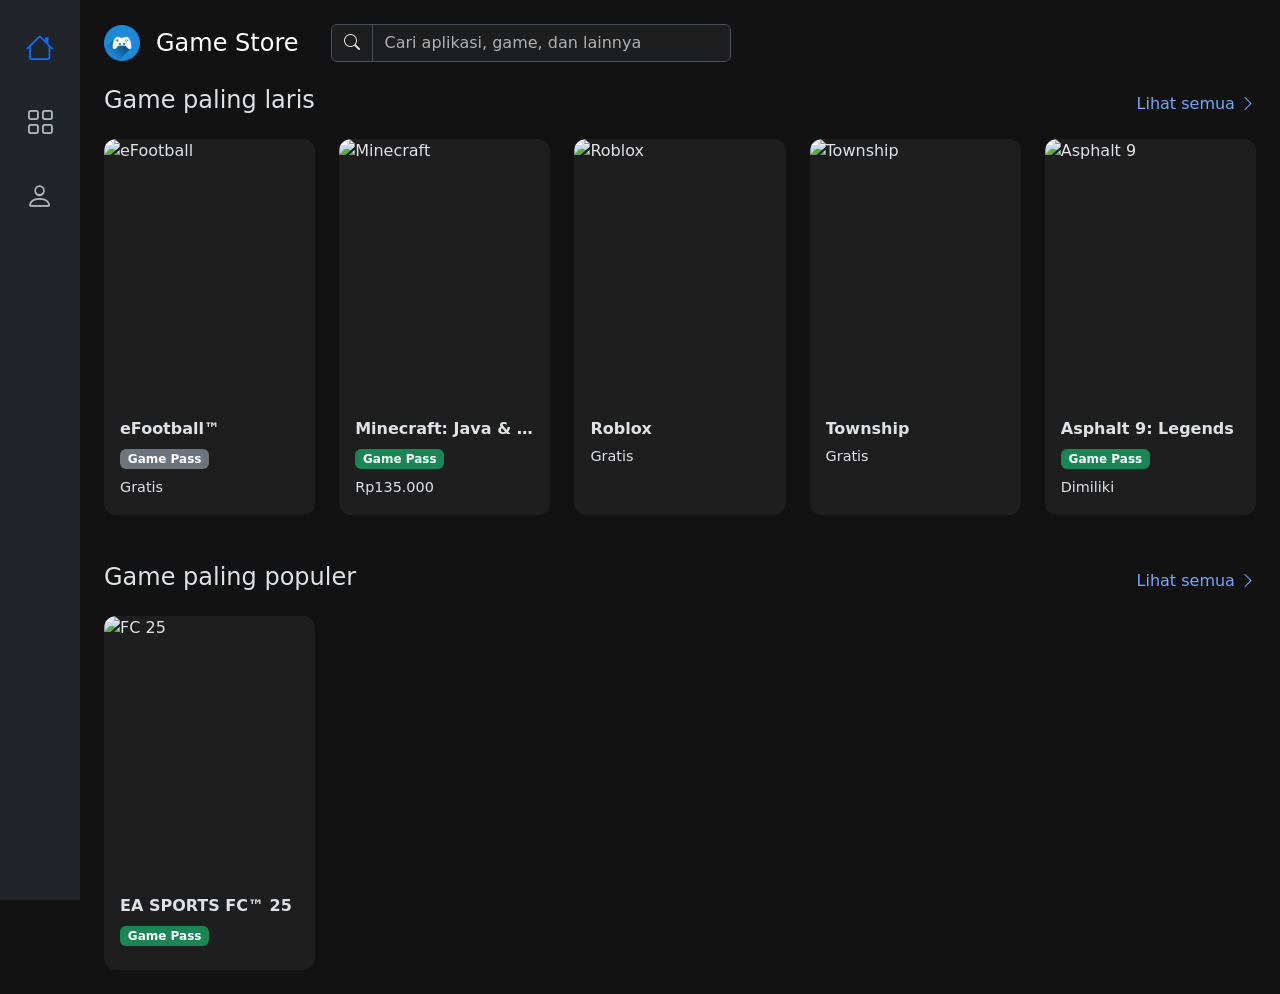
==== index.html @ 6d3546c5 "01" ====
<!DOCTYPE html>
<html lang="id" data-bs-theme="dark">
<head>
    <meta charset="UTF-8">
    <meta name="viewport" content="width=device-width, initial-scale=1.0">
    <title>Game Store</title>
    <!-- Favicons -->
    <link href="assets/img/video-games-icon-png-9.jpg" rel="icon">
    <link href="assets/img/video-games-icon-png-9.jpg" rel="apple-touch-icon">
    <link href="https://cdn.jsdelivr.net/npm/bootstrap@5.3.3/dist/css/bootstrap.min.css" rel="stylesheet">
    <link href="https://cdn.jsdelivr.net/npm/bootstrap-icons@1.11.3/font/bootstrap-icons.min.css" rel="stylesheet">
    <link rel="stylesheet" href="assets/style.css">
</head>
<body>

    <div class="d-flex">
        <nav class="sidebar offcanvas-lg offcanvas-start p-3 bg-dark" tabindex="-1">
            <div class="offcanvas-header d-lg-none">
                <h5 class="offcanvas-title" id="sidebarLabel">Menu</h5>
                <button type="button" class="btn-close" data-bs-dismiss="offcanvas" aria-label="Close" data-bs-target="#sidebar"></button>
            </div>
            <div class="offcanvas-body d-flex flex-column p-0">
                <ul class="nav nav-pills flex-column mb-auto">
                    <li class="nav-item">
                        <a href="index.html" class="nav-link active" title="Beranda"><i class="bi bi-house"></i></a>
                    </li>
                    <li class="nav-item">
                        <a href="kategori.html" class="nav-link" title="Kategori"><i class="bi bi-grid"></i></a>
                    </li>
                    <li>
                        <a href="profile.html" class="nav-link" title="Profil"><i class="bi bi-person"></i></a>
                    </li>
                </ul>
            </div>
        </nav>

        <main class="content-area p-4">
            <header class="d-flex align-items-center gap-3 mb-4">
                <!-- <button class="btn d-lg-none p-0" type="button" data-bs-toggle="offcanvas" data-bs-target="#sidebar" aria-controls="sidebar">
                    <i class="bi bi-list fs-2"></i>
                </button> -->
                <a href="index.html" class="d-flex align-items-center gap-3 text-decoration-none text-white me-3">
                    <img src="assets/img/video-games-icon-png-9.jpg" alt="Game Store Logo" class="header-icon">
                    <h1 class="h4 mb-0 d-none d-sm-block">Game Store</h1>
                </a>
                <div class="input-group search-bar-wrapper flex-grow-1">
                    <span class="input-group-text"><i class="bi bi-search"></i></span>
                    <input type="text" class="form-control search-bar" placeholder="Cari aplikasi, game, dan lainnya">
                </div>
            </header>

            <section class="mb-5">
                <div class="d-flex justify-content-between align-items-center mb-3">
                    <h2 class="h4">Game paling laris</h2>
                    <a href="#" class="text-decoration-none">Lihat semua <i class="bi bi-chevron-right"></i></a>
                </div>
                
                <div class="row row-cols-2 row-cols-sm-2 row-cols-md-3 row-cols-lg-4 row-cols-xl-5 g-4">
                    <div class="col">
                        <div class="card game-card h-100">
                            <img src="https://placehold.co/600x800/2a9d8f/white?text=eFootball" class="card-img-top" alt="eFootball">
                            <div class="card-body">
                                <h5 class="card-title">eFootball™</h5>
                                <span class="badge bg-secondary mb-2">Game Pass</span>
                                <p class="card-text price">Gratis</p>
                            </div>
                        </div>
                    </div>
                    <div class="col">
                        <div class="card game-card h-100">
                            <img src="https://placehold.co/600x800/e9c46a/black?text=Minecraft" class="card-img-top" alt="Minecraft">
                            <div class="card-body">
                                <h5 class="card-title">Minecraft: Java & Bedrock</h5>
                                <span class="badge bg-success mb-2">Game Pass</span>
                                <p class="card-text price">Rp135.000</p>
                            </div>
                        </div>
                    </div>
                    <div class="col">
                        <div class="card game-card h-100">
                            <img src="https://placehold.co/600x800/f4a261/black?text=Roblox" class="card-img-top" alt="Roblox">
                            <div class="card-body">
                                <h5 class="card-title">Roblox</h5>
                                <p class="card-text price">Gratis</p>
                            </div>
                        </div>
                    </div>
                    <div class="col">
                        <div class="card game-card h-100">
                            <img src="https://placehold.co/600x800/e76f51/white?text=Township" class="card-img-top" alt="Township">
                            <div class="card-body">
                                <h5 class="card-title">Township</h5>
                                <p class="card-text price">Gratis</p>
                            </div>
                        </div>
                    </div>
                    <div class="col">
                        <div class="card game-card h-100">
                            <img src="https://placehold.co/600x800/264653/white?text=Asphalt+9" class="card-img-top" alt="Asphalt 9">
                            <div class="card-body">
                                <h5 class="card-title">Asphalt 9: Legends</h5>
                                <span class="badge bg-success mb-2">Game Pass</span>
                                <p class="card-text price">Dimiliki</p>
                            </div>
                        </div>
                    </div>
                </div>
            </section>

            <section>
                <div class="d-flex justify-content-between align-items-center mb-3">
                    <h2 class="h4">Game paling populer</h2>
                    <a href="#" class="text-decoration-none">Lihat semua <i class="bi bi-chevron-right"></i></a>
                </div>
                
                <div class="row row-cols-2 row-cols-sm-2 row-cols-md-3 row-cols-lg-4 row-cols-xl-5 g-4">
                    <div class="col">
                        <div class="card game-card h-100">
                            <img src="https://placehold.co/600x800/9b59b6/white?text=FC+25" class="card-img-top" alt="FC 25">
                            <div class="card-body">
                                <h5 class="card-title">EA SPORTS FC™ 25</h5>
                                <span class="badge bg-success mb-2">Game Pass</span>
                            </div>
                        </div>
                    </div>
                    </div>
            </section>
        </main>

        <a href="#" class="scroll-top d-flex align-items-center justify-content-center">
            <i class="bi bi-arrow-up-short"></i>
        </a>
    </div>

    <nav class="mobile-bottom-nav d-lg-none">
        <a href="index.html" class="nav-link active">
            <i class="bi bi-house"></i>
            <span>Beranda</span>
        </a>
        <a href="kategori.html" class="nav-link">
            <i class="bi bi-grid"></i>
            <span>Kategori</span>
        </a>
        <a href="profile.html" class="nav-link">
            <i class="bi bi-person"></i>
            <span>Profil</span>
        </a>
    </nav>

    <script src="https://cdn.jsdelivr.net/npm/bootstrap@5.3.3/dist/js/bootstrap.bundle.min.js"></script>

    <script>
        // --- Script untuk Popover (Sudah ada) ---
        const popoverTriggerList = document.querySelectorAll('[data-bs-toggle="popover"]');
        const popoverList = [...popoverTriggerList].map(popoverTriggerEl => new bootstrap.Popover(popoverTriggerEl, {
            container: 'body'
        }));

        // --- BARU: Script untuk Scroll-to-Top ---
        const scrollTop = document.querySelector('.scroll-top');
        if (scrollTop) {
            const togglescrollTop = function() {
                window.scrollY > 100 ? scrollTop.classList.add('active') : scrollTop.classList.remove('active');
            }
            window.addEventListener('load', togglescrollTop);
            document.addEventListener('scroll', togglescrollTop);
            scrollTop.addEventListener('click', (e) => {
                e.preventDefault();
                window.scrollTo({
                    top: 0,
                    behavior: 'smooth'
                });
            });
        }
    </script>
</body>
</html>
---- assets/style.css ----
/* Mengatur warna dasar untuk tema gelap */
:root {
    --sidebar-width: 80px;
    --dark-bg: #121212;
    --card-bg: #1e1e1e;
    --hover-bg: #2a2a2a;
    --white-bg: #c7e9ef;
}

body {
    background-color: var(--dark-bg);
    min-height: 100vh;
    overflow-x: hidden; /* Mencegah scroll horizontal */
}

/* --- Sidebar Responsif --- */

/* Aturan untuk Desktop (Layar Lebar): Sidebar menempel/fixed */
@media (min-width: 992px) {
    .sidebar.offcanvas-lg {
        /* Override perilaku offcanvas Bootstrap di desktop */
        transform: none;
        visibility: visible !important;
        
        /* Terapkan gaya sidebar fixed HANYA di desktop */
        width: var(--sidebar-width);
        height: 100vh;
        position: fixed;
        top: 0;
        left: 0;
        /* DIUBAH: Warna background menjadi biru */
        background-color: var(--card-bg);
        z-index: 1000;
    }

    .content-area {
        margin-left: var(--sidebar-width);
        width: calc(100% - var(--sidebar-width));
    }
}

/* Aturan untuk Mobile (Layar Kecil): Layout full-width */
@media (max-width: 991.98px) {
    .sidebar.offcanvas-start {
        width: var(--sidebar-width);
    }
    
    .sidebar .offcanvas-body {
        padding: 0 !important;
    }

    .content-area {
        margin-left: 0;
        width: 100%;
    }
}

/* Style Link Sidebar Umum (Berlaku di mobile & desktop) */
.sidebar .nav-link {
    font-size: 1.75rem;
    color: var(--bs-gray-500);
    text-align: center;
    padding: 0.75rem 0;
    border-radius: 0.5rem;
    margin-bottom: 0.5rem;
}

.sidebar .nav-link:hover {
    color: var(--bs-light);
    background-color: var(--hover-bg);
}

.sidebar .nav-link.active {
    color: var(--bs-primary);
    background-color: transparent;
}

/* --- Header --- */
.header-icon {
    height: 36px;
    width: auto;
    border-radius: 6px;
}

.search-bar-wrapper {
    max-width: 400px;
}

.search-bar-wrapper .input-group-text,
.search-bar {
    background-color: var(--card-bg);
    border: 1px solid var(--bs-border-color);
}

.search-bar:focus {
    background-color: var(--card-bg);
    box-shadow: none;
    border-color: var(--bs-primary);
}

/* --- Game Cards --- */
.game-card {
    background-color: var(--card-bg);
    border: none;
    border-radius: 0.75rem;
    overflow: hidden;
    color: var(--bs-body-color);
}

.game-card img {
    aspect-ratio: 4 / 5;
    object-fit: cover;
}

.game-card .card-body {
    padding: 1rem;
}

.game-card .card-title {
    font-size: 1rem;
    font-weight: 600;
    white-space: nowrap;
    overflow: hidden;
    text-overflow: ellipsis;
}

.game-card .price {
    font-size: 0.9rem;
    font-weight: 500;
    margin-bottom: 0;
}

/* --- Profile List (profile.html) --- */
.profile-list .list-group-item {
    background-color: var(--card-bg);
    border: 1px solid var(--bs-border-color);
    margin-bottom: 0.75rem;
    border-radius: 0.75rem !important;
    padding: 1.25rem;
    transition: background-color 0.2s ease-in-out;
}

.profile-list .list-group-item:hover {
    background-color: var(--hover-bg);
}

.profile-list .list-group-item i {
    color: var(--bs-gray-400);
}

.profile-list .list-group-item strong {
    font-size: 1rem;
    color: var(--bs-body-color);
}
/* --- Penyesuaian Swiper Slider --- */
.member-slider {
    /* Beri sedikit ruang agar tombol navigasi tidak menimpa kartu */
    padding: 0 40px;
}

.swiper-button-next::after,
.swiper-button-prev::after {
    /* Membuat ikon panah lebih kecil */
    font-size: 1.5rem !important;
}

.swiper-button-next,
.swiper-button-prev {
    /* Mengubah warna panah menjadi putih agar terlihat */
    color: var(--bs-light) !important;
    opacity: 0.6;
    transition: opacity 0.2s ease;
}

.swiper-button-next:hover,
.swiper-button-prev:hover {
    opacity: 1;
}

/* Sembunyikan tombol di layar sangat kecil agar tidak sempit */
@media (max-width: 576px) {
    .member-slider {
        padding: 0;
    }
    .swiper-button-next,
    .swiper-button-prev {
        display: none;
    }
}
/* --- BARU: Tombol Scroll ke Atas --- */
.scroll-top {
  position: fixed;
  visibility: hidden;
  opacity: 0;
  right: 15px;
  bottom: 15px; /* Akan diubah di mobile */
  z-index: 999;
  background: var(--bs-primary); /* Menggunakan warna biru Bootstrap */
  width: 40px;
  height: 40px;
  border-radius: 50%;
  transition: all 0.4s;
  text-decoration: none;
}

.scroll-top i {
  font-size: 28px;
  color: #fff;
  line-height: 0;
}

.scroll-top:hover {
  background: #0b5ed7; /* Biru sedikit lebih gelap saat hover */
  color: #fff;
}

.scroll-top.active {
  visibility: visible;
  opacity: 1;
}

/* --- BARU: Navigasi Bawah Mobile --- */
.mobile-bottom-nav {
  position: fixed;
  bottom: 0;
  left: 0;
  right: 0;
  z-index: 1000;
  background-color: var(--card-bg); /* Menggunakan warna card dari tema Anda */
  border-top: 1px solid var(--bs-border-color);
  padding: 0.5rem 0;
  display: flex;
  justify-content: space-around;
  box-shadow: 0 -2px 10px rgba(0,0,0,0.2); /* Bayangan agar terlihat */
}

.mobile-bottom-nav .nav-link {
  display: flex;
  flex-direction: column;
  align-items: center;
  text-align: center;
  color: var(--bs-gray-500); /* Warna ikon non-aktif */
  font-size: 0.75rem;
  padding: 0.25rem 0.5rem;
  text-decoration: none;
}

.mobile-bottom-nav .nav-link i {
  font-size: 1.5rem;
  margin-bottom: 2px;
}

.mobile-bottom-nav .nav-link.active {
  color: var(--bs-primary); /* Warna ikon aktif */
  background-color: transparent;
}

/* Penyesuaian untuk mobile agar konten tidak tertutup nav */
@media (max-width: 991.98px) {
  body {
    /* Beri ruang di bawah untuk nav */
    padding-bottom: 70px !important; 
  }
  
  .scroll-top {
    /* Naikkan tombol scroll agar di atas nav */
    bottom: 85px; 
  }
}
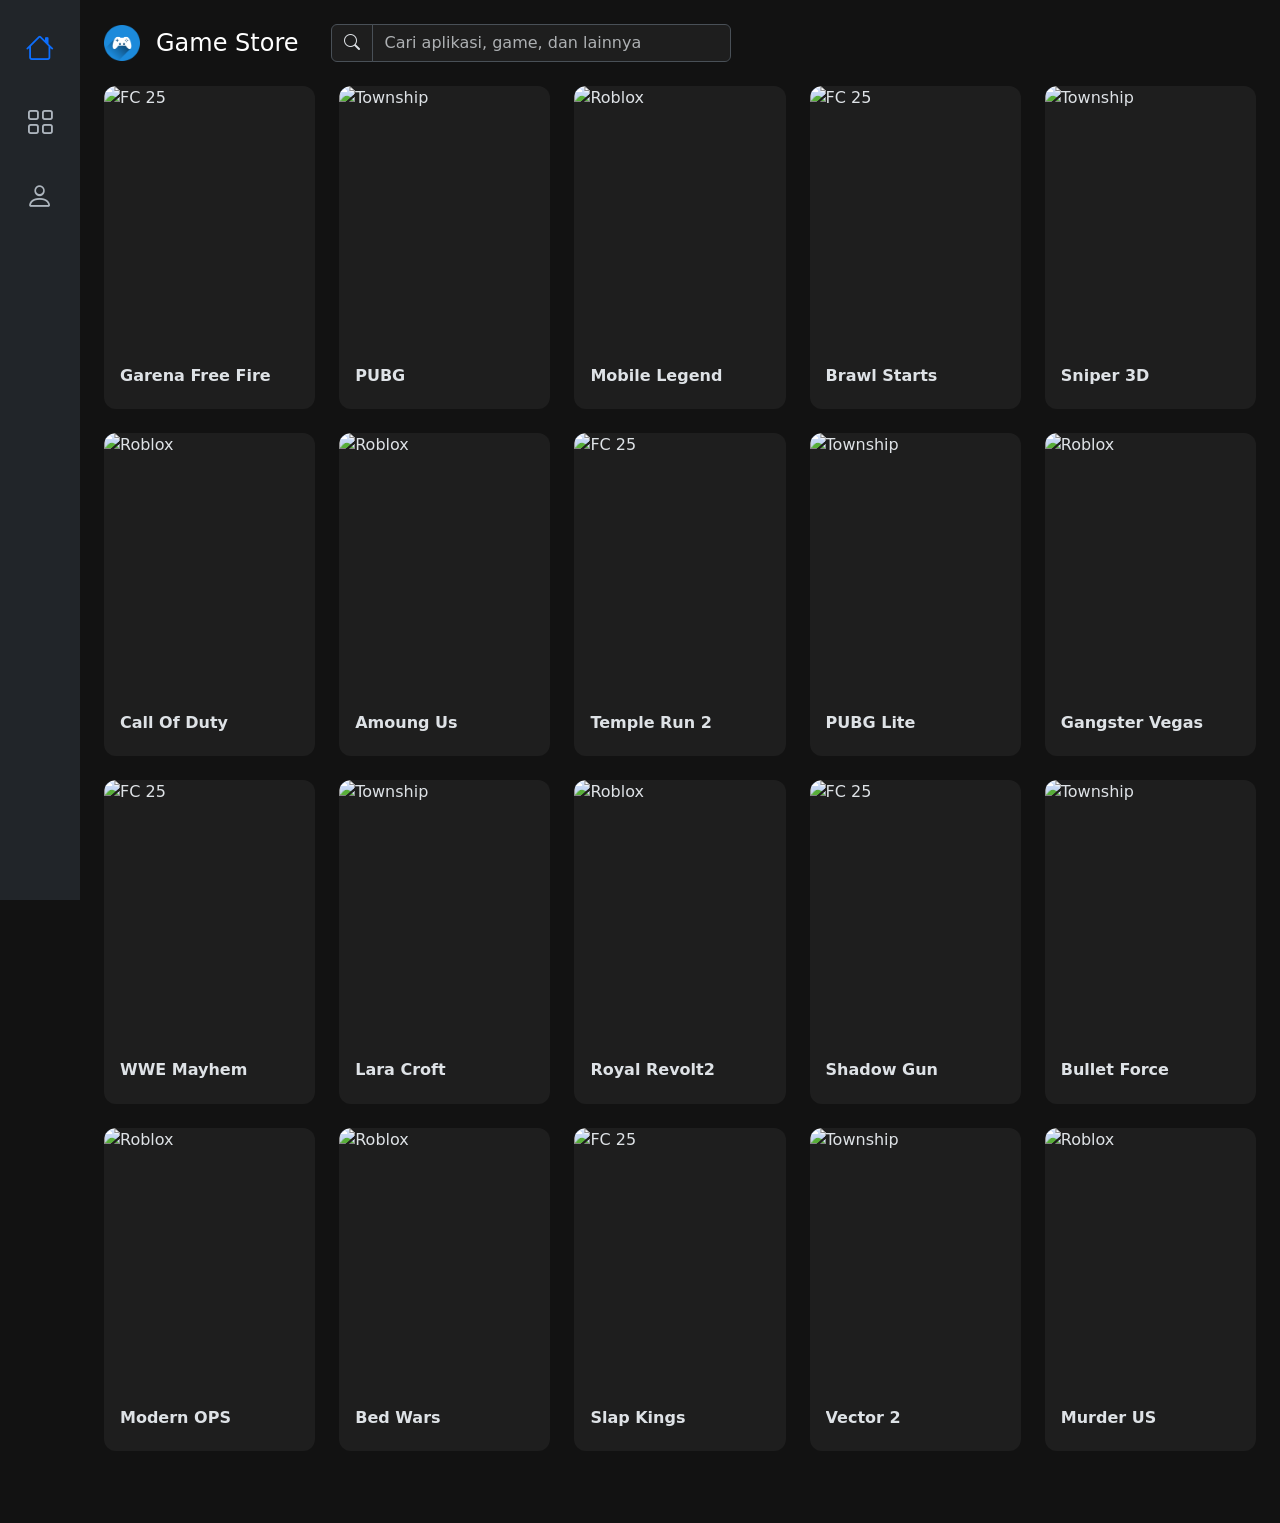
==== commit 1f50d00b: "add2" ====
--- a/index.html
+++ b/index.html
@@ -50,80 +50,189 @@
             </header>
 
             <section class="mb-5">
-                <div class="d-flex justify-content-between align-items-center mb-3">
-                    <h2 class="h4">Game paling laris</h2>
-                    <a href="#" class="text-decoration-none">Lihat semua <i class="bi bi-chevron-right"></i></a>
-                </div>
                 
                 <div class="row row-cols-2 row-cols-sm-2 row-cols-md-3 row-cols-lg-4 row-cols-xl-5 g-4">
                     <div class="col">
-                        <div class="card game-card h-100">
-                            <img src="https://placehold.co/600x800/2a9d8f/white?text=eFootball" class="card-img-top" alt="eFootball">
-                            <div class="card-body">
-                                <h5 class="card-title">eFootball™</h5>
-                                <span class="badge bg-secondary mb-2">Game Pass</span>
-                                <p class="card-text price">Gratis</p>
-                            </div>
-                        </div>
-                    </div>
-                    <div class="col">
-                        <div class="card game-card h-100">
-                            <img src="https://placehold.co/600x800/e9c46a/black?text=Minecraft" class="card-img-top" alt="Minecraft">
-                            <div class="card-body">
-                                <h5 class="card-title">Minecraft: Java & Bedrock</h5>
-                                <span class="badge bg-success mb-2">Game Pass</span>
-                                <p class="card-text price">Rp135.000</p>
-                            </div>
-                        </div>
-                    </div>
-                    <div class="col">
-                        <div class="card game-card h-100">
-                            <img src="https://placehold.co/600x800/f4a261/black?text=Roblox" class="card-img-top" alt="Roblox">
-                            <div class="card-body">
-                                <h5 class="card-title">Roblox</h5>
-                                <p class="card-text price">Gratis</p>
-                            </div>
-                        </div>
-                    </div>
-                    <div class="col">
-                        <div class="card game-card h-100">
-                            <img src="https://placehold.co/600x800/e76f51/white?text=Township" class="card-img-top" alt="Township">
-                            <div class="card-body">
-                                <h5 class="card-title">Township</h5>
-                                <p class="card-text price">Gratis</p>
-                            </div>
-                        </div>
-                    </div>
-                    <div class="col">
-                        <div class="card game-card h-100">
-                            <img src="https://placehold.co/600x800/264653/white?text=Asphalt+9" class="card-img-top" alt="Asphalt 9">
-                            <div class="card-body">
-                                <h5 class="card-title">Asphalt 9: Legends</h5>
-                                <span class="badge bg-success mb-2">Game Pass</span>
-                                <p class="card-text price">Dimiliki</p>
-                            </div>
-                        </div>
-                    </div>
+                            <div class="card game-card h-100">
+                                <img src="https://placehold.co/600x800/9b59b6/white?text=Garena+Free+Fire" class="card-img-top" alt="FC 25">
+                                <div class="card-body">
+                                    <h5 class="card-title">Garena Free Fire</h5>
+                                    <span class="badge bg-success mb-2"></span>
+                                </div>
+                            </div>
+                        </div>
+                         <div class="col">
+                            <div class="card game-card h-100">
+                                <img src="https://placehold.co/600x800/e76f51/white?text=PUBG" class="card-img-top" alt="Township">
+                                <div class="card-body">
+                                    <h5 class="card-title">PUBG</h5>
+                                    
+                                </div>
+                            </div>
+                        </div>
+                        <div class="col">
+                            <div class="card game-card h-100">
+                                <img src="https://placehold.co/600x800/f4a261/black?text=Mobile+Legend" class="card-img-top" alt="Roblox">
+                                <div class="card-body">
+                                    <h5 class="card-title">Mobile Legend</h5>
+                                    
+                                </div>
+                            </div>
+                        </div>
+                        <div class="col">
+                            <div class="card game-card h-100">
+                                <img src="https://placehold.co/600x800/9b59b6/white?text=Brawl+Starts" class="card-img-top" alt="FC 25">
+                                <div class="card-body">
+                                    <h5 class="card-title">Brawl Starts</h5>
+                                    <span class="badge bg-success mb-2"></span>
+                                </div>
+                            </div>
+                        </div>
+                         <div class="col">
+                            <div class="card game-card h-100">
+                                <img src="https://placehold.co/600x800/e76f51/white?text=Sniper+3D" class="card-img-top" alt="Township">
+                                <div class="card-body">
+                                    <h5 class="card-title">Sniper 3D</h5>
+                                    
+                                </div>
+                            </div>
+                        </div>
+                        <div class="col">
+                            <div class="card game-card h-100">
+                                <img src="https://placehold.co/600x800/f4a261/black?text=Call+Of+Duty" class="card-img-top" alt="Roblox">
+                                <div class="card-body">
+                                    <h5 class="card-title">Call Of Duty</h5>
+                                    
+                                </div>
+                            </div>
+                        </div>
+                        <div class="col">
+                            <div class="card game-card h-100">
+                                <img src="https://placehold.co/600x800/f4a261/black?text=Among+Us" class="card-img-top" alt="Roblox">
+                                <div class="card-body">
+                                    <h5 class="card-title">Amoung Us</h5>
+                                    
+                                </div>
+                            </div>
+                        </div>
+                        <div class="col">
+                            <div class="card game-card h-100">
+                                <img src="https://placehold.co/600x800/9b59b6/white?text=Temple+Run+2" class="card-img-top" alt="FC 25">
+                                <div class="card-body">
+                                    <h5 class="card-title">Temple Run 2</h5>
+                                    <span class="badge bg-success mb-2"></span>
+                                </div>
+                            </div>
+                        </div>
+                         <div class="col">
+                            <div class="card game-card h-100">
+                                <img src="https://placehold.co/600x800/e76f51/white?text=PUBG+Lite" class="card-img-top" alt="Township">
+                                <div class="card-body">
+                                    <h5 class="card-title">PUBG Lite</h5>
+                                    
+                                </div>
+                            </div>
+                        </div>
+                        <div class="col">
+                            <div class="card game-card h-100">
+                                <img src="https://placehold.co/600x800/f4a261/black?text=Gangster+Vegas" class="card-img-top" alt="Roblox">
+                                <div class="card-body">
+                                    <h5 class="card-title">Gangster Vegas</h5>
+                                    
+                                </div>
+                            </div>
+                        </div>
+                        <div class="col">
+                            <div class="card game-card h-100">
+                                <img src="https://placehold.co/600x800/9b59b6/white?text=WWE+Mayhem" class="card-img-top" alt="FC 25">
+                                <div class="card-body">
+                                    <h5 class="card-title">WWE Mayhem</h5>
+                                    <span class="badge bg-success mb-2"></span>
+                                </div>
+                            </div>
+                        </div>
+                         <div class="col">
+                            <div class="card game-card h-100">
+                                <img src="https://placehold.co/600x800/e76f51/white?text=Lara+Croft" class="card-img-top" alt="Township">
+                                <div class="card-body">
+                                    <h5 class="card-title">Lara Croft</h5>
+                                    
+                                </div>
+                            </div>
+                        </div>
+                        <div class="col">
+                            <div class="card game-card h-100">
+                                <img src="https://placehold.co/600x800/f4a261/black?text=Royal+Revolt2" class="card-img-top" alt="Roblox">
+                                <div class="card-body">
+                                    <h5 class="card-title">Royal Revolt2</h5>
+                                    
+                                </div>
+                            </div>
+                        </div>
+                        <div class="col">
+                            <div class="card game-card h-100">
+                                <img src="https://placehold.co/600x800/9b59b6/white?text=Shadow+Gun" class="card-img-top" alt="FC 25">
+                                <div class="card-body">
+                                    <h5 class="card-title">Shadow Gun</h5>
+                                    <span class="badge bg-success mb-2"></span>
+                                </div>
+                            </div>
+                        </div>
+                         <div class="col">
+                            <div class="card game-card h-100">
+                                <img src="https://placehold.co/600x800/e76f51/white?text=Bullet+Force" class="card-img-top" alt="Township">
+                                <div class="card-body">
+                                    <h5 class="card-title">Bullet Force</h5>
+                                    
+                                </div>
+                            </div>
+                        </div>
+                        <div class="col">
+                            <div class="card game-card h-100">
+                                <img src="https://placehold.co/600x800/f4a261/black?text=Modern+OPS" class="card-img-top" alt="Roblox">
+                                <div class="card-body">
+                                    <h5 class="card-title">Modern OPS</h5>
+                                    
+                                </div>
+                            </div>
+                        </div>
+                        <div class="col">
+                            <div class="card game-card h-100">
+                                <img src="https://placehold.co/600x800/f4a261/black?text=Bed+Wars" class="card-img-top" alt="Roblox">
+                                <div class="card-body">
+                                    <h5 class="card-title">Bed Wars</h5>
+                                    
+                                </div>
+                            </div>
+                        </div>
+                        <div class="col">
+                            <div class="card game-card h-100">
+                                <img src="https://placehold.co/600x800/9b59b6/white?text=Slap+Kings" class="card-img-top" alt="FC 25">
+                                <div class="card-body">
+                                    <h5 class="card-title">Slap Kings</h5>
+                                    <span class="badge bg-success mb-2"></span>
+                                </div>
+                            </div>
+                        </div>
+                         <div class="col">
+                            <div class="card game-card h-100">
+                                <img src="https://placehold.co/600x800/e76f51/white?text=Vector+2" class="card-img-top" alt="Township">
+                                <div class="card-body">
+                                    <h5 class="card-title">Vector 2</h5>
+                                    
+                                </div>
+                            </div>
+                        </div>
+                        <div class="col">
+                            <div class="card game-card h-100">
+                                <img src="https://placehold.co/600x800/f4a261/black?text=Murder+US" class="card-img-top" alt="Roblox">
+                                <div class="card-body">
+                                    <h5 class="card-title">Murder US</h5>
+                                    
+                                </div>
+                            </div>
+                        </div>
                 </div>
-            </section>
-
-            <section>
-                <div class="d-flex justify-content-between align-items-center mb-3">
-                    <h2 class="h4">Game paling populer</h2>
-                    <a href="#" class="text-decoration-none">Lihat semua <i class="bi bi-chevron-right"></i></a>
-                </div>
-                
-                <div class="row row-cols-2 row-cols-sm-2 row-cols-md-3 row-cols-lg-4 row-cols-xl-5 g-4">
-                    <div class="col">
-                        <div class="card game-card h-100">
-                            <img src="https://placehold.co/600x800/9b59b6/white?text=FC+25" class="card-img-top" alt="FC 25">
-                            <div class="card-body">
-                                <h5 class="card-title">EA SPORTS FC™ 25</h5>
-                                <span class="badge bg-success mb-2">Game Pass</span>
-                            </div>
-                        </div>
-                    </div>
-                    </div>
             </section>
         </main>
 
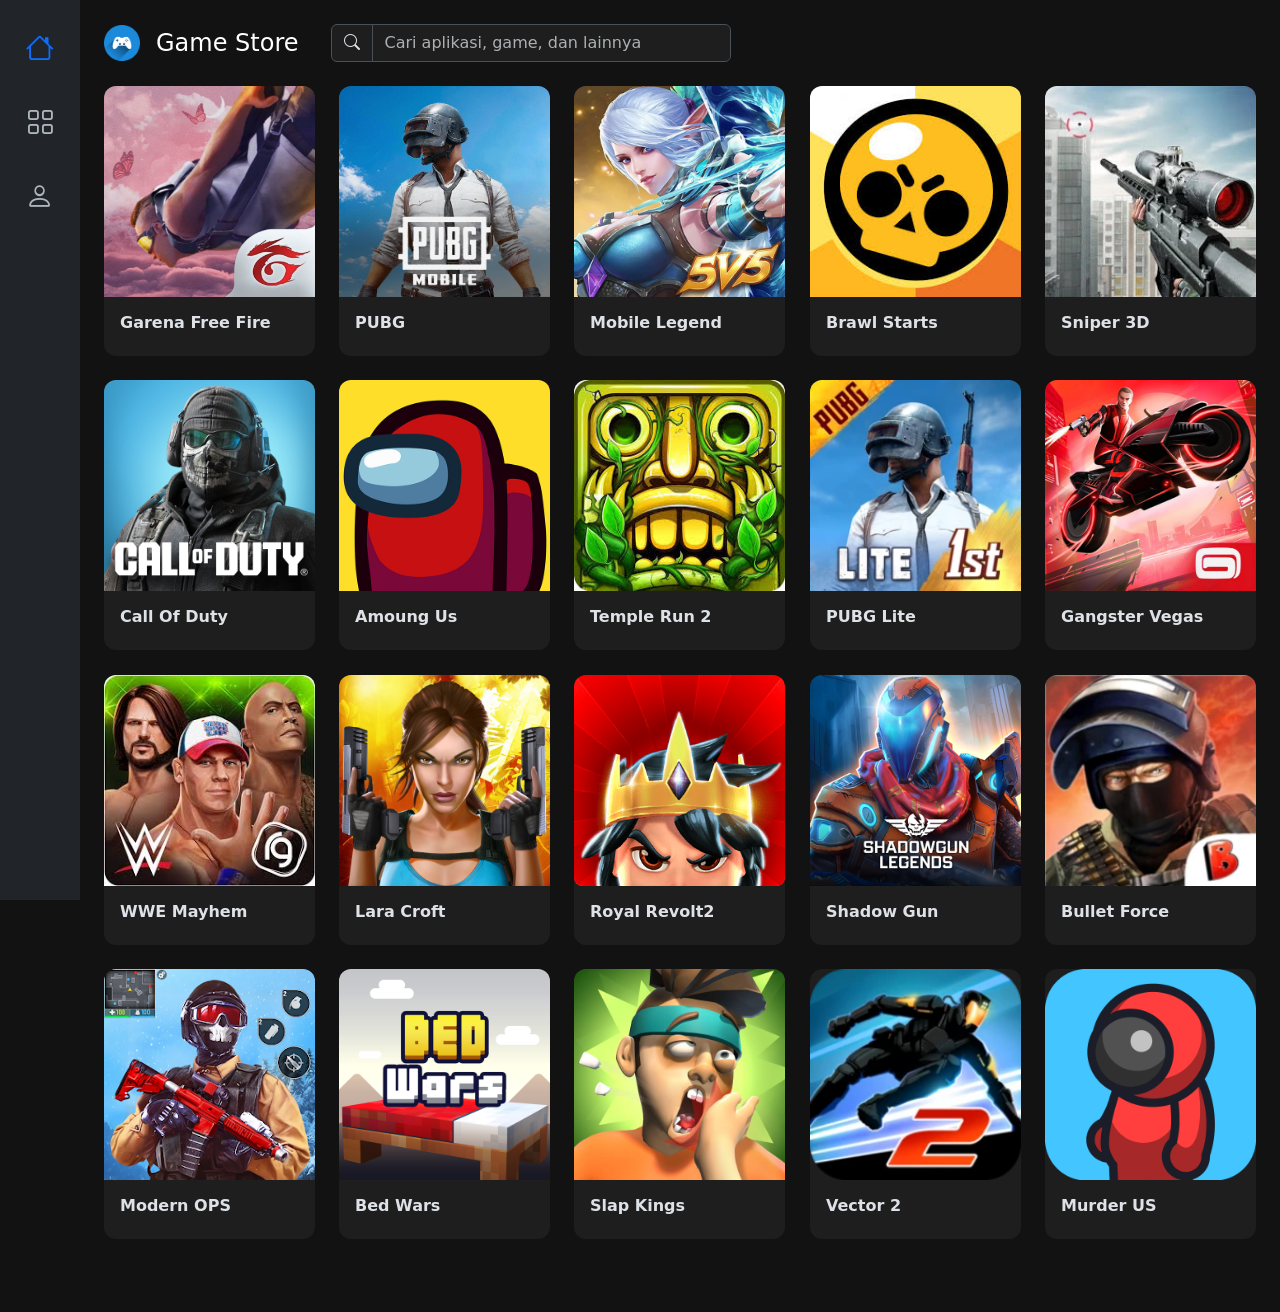
==== commit b65472a7: "update1" ====
--- a/index.html
+++ b/index.html
@@ -54,181 +54,187 @@
                 <div class="row row-cols-2 row-cols-sm-2 row-cols-md-3 row-cols-lg-4 row-cols-xl-5 g-4">
                     <div class="col">
                             <div class="card game-card h-100">
-                                <img src="https://placehold.co/600x800/9b59b6/white?text=Garena+Free+Fire" class="card-img-top" alt="FC 25">
+                                <img src="assets/img/app/ff.jpg" class="card-img-top" alt="Garena Free Fire">
                                 <div class="card-body">
                                     <h5 class="card-title">Garena Free Fire</h5>
                                     <span class="badge bg-success mb-2"></span>
-                                </div>
-                            </div>
-                        </div>
-                         <div class="col">
-                            <div class="card game-card h-100">
-                                <img src="https://placehold.co/600x800/e76f51/white?text=PUBG" class="card-img-top" alt="Township">
+                                    <!-- https://free-fire-battlegrounds.id.uptodown.com/android -->
+                                </div>
+                            </div>
+                        </div>
+                         <div class="col">
+                            <div class="card game-card h-100">
+                                <img src="assets/img/app/pubg.png" class="card-img-top" alt="PUBG">
                                 <div class="card-body">
                                     <h5 class="card-title">PUBG</h5>
-                                    
-                                </div>
-                            </div>
-                        </div>
-                        <div class="col">
-                            <div class="card game-card h-100">
-                                <img src="https://placehold.co/600x800/f4a261/black?text=Mobile+Legend" class="card-img-top" alt="Roblox">
+                                    <!-- https://pubg-exhilarating-battlefield.en.uptodown.com/android -->
+                                </div>
+                            </div>
+                        </div>
+                        <div class="col">
+                            <div class="card game-card h-100">
+                                <img src="assets/img/app/ml.jpg" class="card-img-top" alt="Mobile Legend">
                                 <div class="card-body">
                                     <h5 class="card-title">Mobile Legend</h5>
-                                    
-                                </div>
-                            </div>
-                        </div>
-                        <div class="col">
-                            <div class="card game-card h-100">
-                                <img src="https://placehold.co/600x800/9b59b6/white?text=Brawl+Starts" class="card-img-top" alt="FC 25">
+                                    <!-- https://mobile-legends.id.uptodown.com/android -->
+                                </div>
+                            </div>
+                        </div>
+                        <div class="col">
+                            <div class="card game-card h-100">
+                                <img src="assets/img/app/brawel.jpeg" class="card-img-top" alt="Brawl Stars">
                                 <div class="card-body">
                                     <h5 class="card-title">Brawl Starts</h5>
                                     <span class="badge bg-success mb-2"></span>
-                                </div>
-                            </div>
-                        </div>
-                         <div class="col">
-                            <div class="card game-card h-100">
-                                <img src="https://placehold.co/600x800/e76f51/white?text=Sniper+3D" class="card-img-top" alt="Township">
+                                    <!-- https://brawl-stars.id.uptodown.com/android -->
+                                </div>
+                            </div>
+                        </div>
+                         <div class="col">
+                            <div class="card game-card h-100">
+                                <img src="assets/img/app/sniper3d.webp" class="card-img-top" alt="Sniper 3D">
                                 <div class="card-body">
                                     <h5 class="card-title">Sniper 3D</h5>
-                                    
-                                </div>
-                            </div>
-                        </div>
-                        <div class="col">
-                            <div class="card game-card h-100">
-                                <img src="https://placehold.co/600x800/f4a261/black?text=Call+Of+Duty" class="card-img-top" alt="Roblox">
+                                    <!-- https://sniper-3d.en.uptodown.com/android/download -->
+                                </div>
+                            </div>
+                        </div>
+                        <div class="col">
+                            <div class="card game-card h-100">
+                                <img src="assets/img/app/callofduty.png" class="card-img-top" alt="Call Of Duty">
                                 <div class="card-body">
                                     <h5 class="card-title">Call Of Duty</h5>
-                                    
-                                </div>
-                            </div>
-                        </div>
-                        <div class="col">
-                            <div class="card game-card h-100">
-                                <img src="https://placehold.co/600x800/f4a261/black?text=Among+Us" class="card-img-top" alt="Roblox">
+                                    <!-- https://call-of-duty-legends-of-war.en.uptodown.com/android/download -->
+                                </div>
+                            </div>
+                        </div>
+                        <div class="col">
+                            <div class="card game-card h-100">
+                                <img src="assets/img/app/amoungus.jpg" class="card-img-top" alt="Among Us">
                                 <div class="card-body">
                                     <h5 class="card-title">Amoung Us</h5>
-                                    
-                                </div>
-                            </div>
-                        </div>
-                        <div class="col">
-                            <div class="card game-card h-100">
-                                <img src="https://placehold.co/600x800/9b59b6/white?text=Temple+Run+2" class="card-img-top" alt="FC 25">
+                                    <!-- https://among-us.id.uptodown.com/android -->
+                                </div>
+                            </div>
+                        </div>
+                        <div class="col">
+                            <div class="card game-card h-100">
+                                <img src="assets/img/app/templerun.jpeg" class="card-img-top" alt="Temple Run 2">
                                 <div class="card-body">
                                     <h5 class="card-title">Temple Run 2</h5>
                                     <span class="badge bg-success mb-2"></span>
-                                </div>
-                            </div>
-                        </div>
-                         <div class="col">
-                            <div class="card game-card h-100">
-                                <img src="https://placehold.co/600x800/e76f51/white?text=PUBG+Lite" class="card-img-top" alt="Township">
+                                    <!-- https://temple-run-2.en.uptodown.com/android -->
+                                </div>
+                            </div>
+                        </div>
+                         <div class="col">
+                            <div class="card game-card h-100">
+                                <img src="assets/img/app/litepubg.webp" class="card-img-top" alt="PUBG Lite">
                                 <div class="card-body">
                                     <h5 class="card-title">PUBG Lite</h5>
-                                    
-                                </div>
-                            </div>
-                        </div>
-                        <div class="col">
-                            <div class="card game-card h-100">
-                                <img src="https://placehold.co/600x800/f4a261/black?text=Gangster+Vegas" class="card-img-top" alt="Roblox">
+                                    <!-- https://pubg-mobile-lite.id.uptodown.com/android -->
+                                </div>
+                            </div>
+                        </div>
+                        <div class="col">
+                            <div class="card game-card h-100">
+                                <img src="assets/img/app/gangster.png" class="card-img-top" alt="Gangster Vegas">
                                 <div class="card-body">
                                     <h5 class="card-title">Gangster Vegas</h5>
-                                    
-                                </div>
-                            </div>
-                        </div>
-                        <div class="col">
-                            <div class="card game-card h-100">
-                                <img src="https://placehold.co/600x800/9b59b6/white?text=WWE+Mayhem" class="card-img-top" alt="FC 25">
+                                    <!-- https://gangstar-vegas.com/ -->
+                                </div>
+                            </div>
+                        </div>
+                        <div class="col">
+                            <div class="card game-card h-100">
+                                <img src="assets/img/app/wwe.jpeg" class="card-img-top" alt="WWE Mayhem">
                                 <div class="card-body">
                                     <h5 class="card-title">WWE Mayhem</h5>
                                     <span class="badge bg-success mb-2"></span>
-                                </div>
-                            </div>
-                        </div>
-                         <div class="col">
-                            <div class="card game-card h-100">
-                                <img src="https://placehold.co/600x800/e76f51/white?text=Lara+Croft" class="card-img-top" alt="Township">
+                                    <!-- https://wwe-mayhem.en.filerox.com/android -->
+                                </div>
+                            </div>
+                        </div>
+                         <div class="col">
+                            <div class="card game-card h-100">
+                                <img src="assets/img/app/laracroft.png" class="card-img-top" alt="Lara Croft">
                                 <div class="card-body">
                                     <h5 class="card-title">Lara Croft</h5>
-                                    
-                                </div>
-                            </div>
-                        </div>
-                        <div class="col">
-                            <div class="card game-card h-100">
-                                <img src="https://placehold.co/600x800/f4a261/black?text=Royal+Revolt2" class="card-img-top" alt="Roblox">
+                                    <!-- https://relic-run.en.aptoide.com/app -->
+                                </div>
+                            </div>
+                        </div>
+                        <div class="col">
+                            <div class="card game-card h-100">
+                                <img src="assets/img/app/Royal-Revolt-2-icon.webp" class="card-img-top" alt="Royal Revolt 2">
                                 <div class="card-body">
                                     <h5 class="card-title">Royal Revolt2</h5>
-                                    
-                                </div>
-                            </div>
-                        </div>
-                        <div class="col">
-                            <div class="card game-card h-100">
-                                <img src="https://placehold.co/600x800/9b59b6/white?text=Shadow+Gun" class="card-img-top" alt="FC 25">
+                                    <!-- https://royal-revolt-2.en.uptodown.com/android -->
+                                </div>
+                            </div>
+                        </div>
+                        <div class="col">
+                            <div class="card game-card h-100">
+                                <img src="assets/img/app/shadowgun.png" class="card-img-top" alt="Shadow Gun">
                                 <div class="card-body">
                                     <h5 class="card-title">Shadow Gun</h5>
                                     <span class="badge bg-success mb-2"></span>
-                                </div>
-                            </div>
-                        </div>
-                         <div class="col">
-                            <div class="card game-card h-100">
-                                <img src="https://placehold.co/600x800/e76f51/white?text=Bullet+Force" class="card-img-top" alt="Township">
+                                    <!-- https://shadowgun-deadzone.id.uptodown.com/android -->
+                                </div>
+                            </div>
+                        </div>
+                         <div class="col">
+                            <div class="card game-card h-100">
+                                <img src="assets/img/app/bullet.webp" class="card-img-top" alt="Bullet Force">
                                 <div class="card-body">
                                     <h5 class="card-title">Bullet Force</h5>
-                                    
-                                </div>
-                            </div>
-                        </div>
-                        <div class="col">
-                            <div class="card game-card h-100">
-                                <img src="https://placehold.co/600x800/f4a261/black?text=Modern+OPS" class="card-img-top" alt="Roblox">
+                                    <!-- https://bullet-force.en.uptodown.com/android -->
+                                </div>
+                            </div>
+                        </div>
+                        <div class="col">
+                            <div class="card game-card h-100">
+                                <img src="assets/img/app/modernops.webp" class="card-img-top" alt="Modern OPS">
                                 <div class="card-body">
                                     <h5 class="card-title">Modern OPS</h5>
-                                    
-                                </div>
-                            </div>
-                        </div>
-                        <div class="col">
-                            <div class="card game-card h-100">
-                                <img src="https://placehold.co/600x800/f4a261/black?text=Bed+Wars" class="card-img-top" alt="Roblox">
+                                    <!-- https://modern-ops-online-fps.en.softonic.com/iphone -->
+                                </div>
+                            </div>
+                        </div>
+                        <div class="col">
+                            <div class="card game-card h-100">
+                                <img src="assets/img/app/bedwar.png" class="card-img-top" alt="Bed Wars">
                                 <div class="card-body">
                                     <h5 class="card-title">Bed Wars</h5>
-                                    
-                                </div>
-                            </div>
-                        </div>
-                        <div class="col">
-                            <div class="card game-card h-100">
-                                <img src="https://placehold.co/600x800/9b59b6/white?text=Slap+Kings" class="card-img-top" alt="FC 25">
+                                    <!-- https://bed-wars.en.uptodown.com/android -->
+                                </div>
+                            </div>
+                        </div>
+                        <div class="col">
+                            <div class="card game-card h-100">
+                                <img src="assets/img/app/slap.jpg" class="card-img-top" alt="Slap Kings">
                                 <div class="card-body">
                                     <h5 class="card-title">Slap Kings</h5>
                                     <span class="badge bg-success mb-2"></span>
-                                </div>
-                            </div>
-                        </div>
-                         <div class="col">
-                            <div class="card game-card h-100">
-                                <img src="https://placehold.co/600x800/e76f51/white?text=Vector+2" class="card-img-top" alt="Township">
+                                    <!-- https://slap-kings.en.softonic.com/android -->
+                                </div>
+                            </div>
+                        </div>
+                         <div class="col">
+                            <div class="card game-card h-100">
+                                <img src="assets/img/app/vektor2.webp" class="card-img-top" alt="Vector 2">
                                 <div class="card-body">
                                     <h5 class="card-title">Vector 2</h5>
-                                    
-                                </div>
-                            </div>
-                        </div>
-                        <div class="col">
-                            <div class="card game-card h-100">
-                                <img src="https://placehold.co/600x800/f4a261/black?text=Murder+US" class="card-img-top" alt="Roblox">
+                                    <!-- https://vector-2.en.aptoide.com/app -->
+                                </div>
+                            </div>
+                        </div>
+                        <div class="col">
+                            <div class="card game-card h-100">
+                                <img src="assets/img/app/murderus.png" class="card-img-top" alt="Murder US">
                                 <div class="card-body">
                                     <h5 class="card-title">Murder US</h5>
-                                    
+                                    <!-- https://murder-us.en.uptodown.com/android -->
                                 </div>
                             </div>
                         </div>
@@ -282,5 +288,18 @@
             });
         }
     </script>
+    <script>
+        // Klik kartu membuka Play Store search berdasarkan nama aplikasi
+        document.querySelectorAll('.game-card').forEach(card => {
+            card.addEventListener('click', (e) => {
+                if (e.target.closest('a') || e.target.closest('button')) return;
+                const titleEl = card.querySelector('.card-title');
+                if (!titleEl) return;
+                const q = encodeURIComponent(titleEl.textContent.trim());
+                const url = `https://play.google.com/store/search?q=${q}&c=apps`;
+                window.open(url, '_blank', 'noopener');
+            });
+        });
+    </script>
 </body>
 </html>
--- a/assets/style.css
+++ b/assets/style.css
@@ -102,14 +102,20 @@
 .game-card {
     background-color: var(--card-bg);
     border: none;
-    border-radius: 0.75rem;
+    border-radius: 0.75rem; /* Kotak: hilangkan sudut melengkung */
     overflow: hidden;
     color: var(--bs-body-color);
+    display: flex;
+    flex-direction: column;
+    position: relative; /* diperlukan untuk z-index saat hover */
+    will-change: transform; /* hint browser untuk performa */
 }
 
 .game-card img {
-    aspect-ratio: 4 / 5;
+    aspect-ratio: 1 / 1; /* Buat gambar kotak */
+    width: 100%;
     object-fit: cover;
+    display: block;
 }
 
 .game-card .card-body {
@@ -129,6 +135,28 @@
     font-weight: 500;
     margin-bottom: 0;
 }
+
+/* Hover effect: sedikit membesar dan shadow tipis */
+.game-card {
+    transition: transform 180ms ease, box-shadow 180ms ease;
+    transform-origin: center center;
+}
+.game-card:hover {
+    transform: translateY(-4px) scale(1.03);
+    box-shadow: 0 8px 20px rgba(0,0,0,0.45);
+}
+.game-card { cursor: pointer; }
+
+/* Pastikan slider dan slide tidak memotong kartu ketika di-hover */
+.member-slider,
+.member-slider .swiper-wrapper,
+.member-slider .swiper-slide {
+    overflow: visible !important;
+}
+
+/* Saat hover, berikan z-index tinggi agar tidak tertutup header/elemen lain */
+.game-card { z-index: 1; }
+.game-card:hover { z-index: 20; }
 
 /* --- Profile List (profile.html) --- */
 .profile-list .list-group-item {
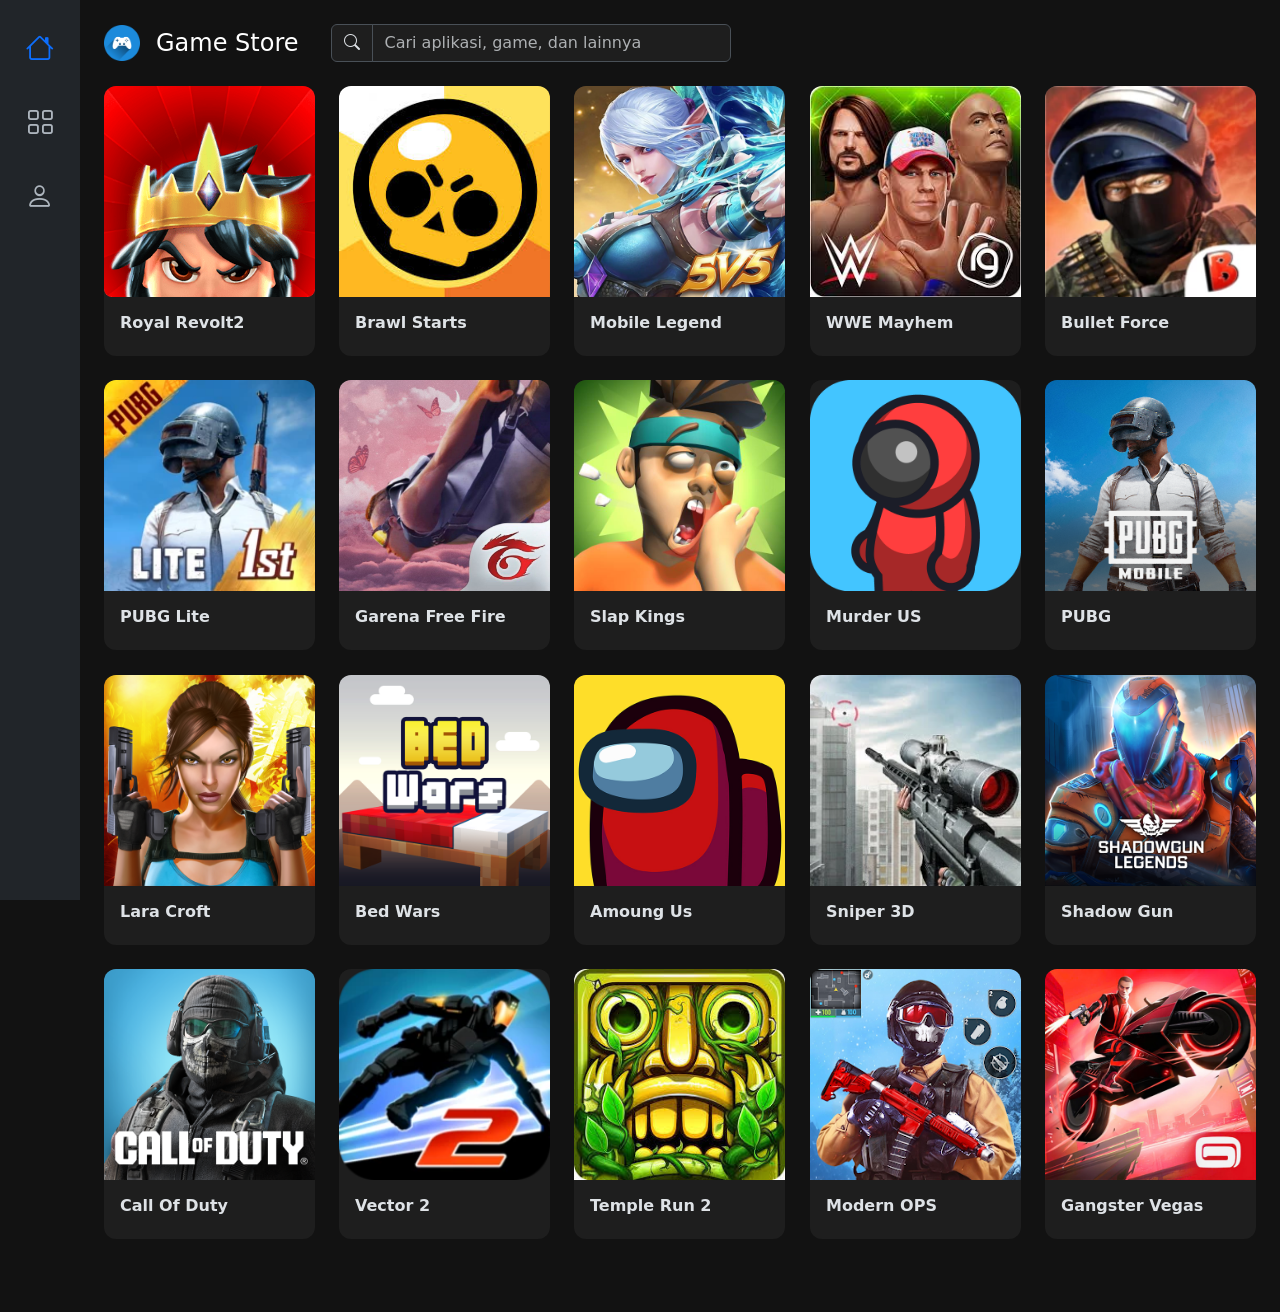
==== commit 816796e0: "update5" ====
--- a/index.html
+++ b/index.html
@@ -263,7 +263,69 @@
     </nav>
 
     <script src="https://cdn.jsdelivr.net/npm/bootstrap@5.3.3/dist/js/bootstrap.bundle.min.js"></script>
-
+    <script>
+        // Fitur Pencarian / Filter Lokal
+        document.addEventListener('DOMContentLoaded', function() {
+            const searchInput = document.querySelector('.search-bar');
+            const searchIcon = document.querySelector('.search-bar-wrapper .input-group-text');
+            const cards = document.querySelectorAll('.game-card');
+
+            function filterGames() {
+                const query = searchInput.value.toLowerCase().trim();
+                
+                cards.forEach(card => {
+                    const title = card.querySelector('.card-title').textContent.toLowerCase();
+                    // Mencari container pembungkus kartu (bisa .col atau .swiper-slide)
+                    const container = card.closest('.col') || card.closest('.swiper-slide');
+                    
+                    if (title.includes(query)) {
+                        if (container) container.style.display = ''; // Tampilkan
+                    } else {
+                        if (container) container.style.display = 'none'; // Sembunyikan
+                    }
+                });
+            }
+
+            if (searchInput) {
+                // Filter langsung saat mengetik (real-time)
+                searchInput.addEventListener('input', filterGames);
+                
+                // Filter saat menekan tombol Enter
+                searchInput.addEventListener('keydown', e => {
+                    if (e.key === 'Enter') {
+                        e.preventDefault();
+                        filterGames();
+                    }
+                });
+            }
+
+            if (searchIcon) {
+                // Filter saat ikon kaca pembesar diklik
+                searchIcon.addEventListener('click', filterGames);
+            }
+        });
+    </script>
+    <script>
+    // Fitur Mengacak Urutan Game Saat Refresh
+    document.addEventListener('DOMContentLoaded', function() {
+        // Pilih kontainer yang membungkus semua kartu (div dengan class row)
+        const cardContainer = document.querySelector('section .row.row-cols-2');
+        
+        if (cardContainer) {
+            // Ubah NodeList kartu (.col) menjadi Array agar bisa diacak
+            const cards = Array.from(cardContainer.querySelectorAll('.col'));
+            
+            // Lakukan pengacakan sederhana pada array kartu
+            cards.sort(() => Math.random() - 0.5);
+            
+            // Bersihkan isi kontainer lama
+            cardContainer.innerHTML = '';
+            
+            // Masukkan kembali kartu-kartu yang sudah diacak urutannya
+            cards.forEach(card => cardContainer.appendChild(card));
+        }
+    });
+</script>
     <script>
         // --- Script untuk Popover (Sudah ada) ---
         const popoverTriggerList = document.querySelectorAll('[data-bs-toggle="popover"]');
--- a/assets/style.css
+++ b/assets/style.css
@@ -54,7 +54,54 @@
         width: 100%;
     }
 }
-
+/* Mencegah konten (seperti slider) keluar dari area layar */
+.content-area {
+    overflow-x: hidden; 
+    width: 100%;
+}
+
+@media (min-width: 992px) {
+    .content-area {
+        margin-left: var(--sidebar-width);
+        width: calc(100% - var(--sidebar-width));
+    }
+}
+
+/* Penyesuaian Slider agar tidak "bleber" di mobile */
+.member-slider {
+    padding: 0 10px; /* Padding lebih kecil di mobile */
+    width: 100%;
+}
+
+@media (min-width: 768px) {
+    .member-slider {
+        padding: 0 40px; /* Padding kembali normal di desktop untuk tombol nav */
+    }
+}
+
+/* --- Perbaikan Navigasi Bawah (Pastikan bagian ini bersih) --- */
+.mobile-bottom-nav {
+  position: fixed;
+  bottom: 0;
+  left: 0;
+  right: 0;
+  z-index: 1050; /* Z-index lebih tinggi agar selalu di depan */
+  background-color: var(--card-bg);
+  border-top: 1px solid var(--bs-border-color);
+  padding: 0.5rem 0;
+  display: flex;
+  justify-content: space-around;
+  box-shadow: 0 -2px 10px rgba(0,0,0,0.2);
+}
+
+@media (max-width: 991.98px) {
+  body {
+    padding-bottom: 75px !important; /* Ruang untuk nav bawah */
+  }
+  .scroll-top {
+    bottom: 90px; 
+  }
+}
 /* Style Link Sidebar Umum (Berlaku di mobile & desktop) */
 .sidebar .nav-link {
     font-size: 1.75rem;
@@ -110,7 +157,11 @@
     position: relative; /* diperlukan untuk z-index saat hover */
     will-change: transform; /* hint browser untuk performa */
 }
-
+img {
+    max-width: 100%;
+    height: auto;
+    display: block;
+}
 .game-card img {
     aspect-ratio: 1 / 1; /* Buat gambar kotak */
     width: 100%;
